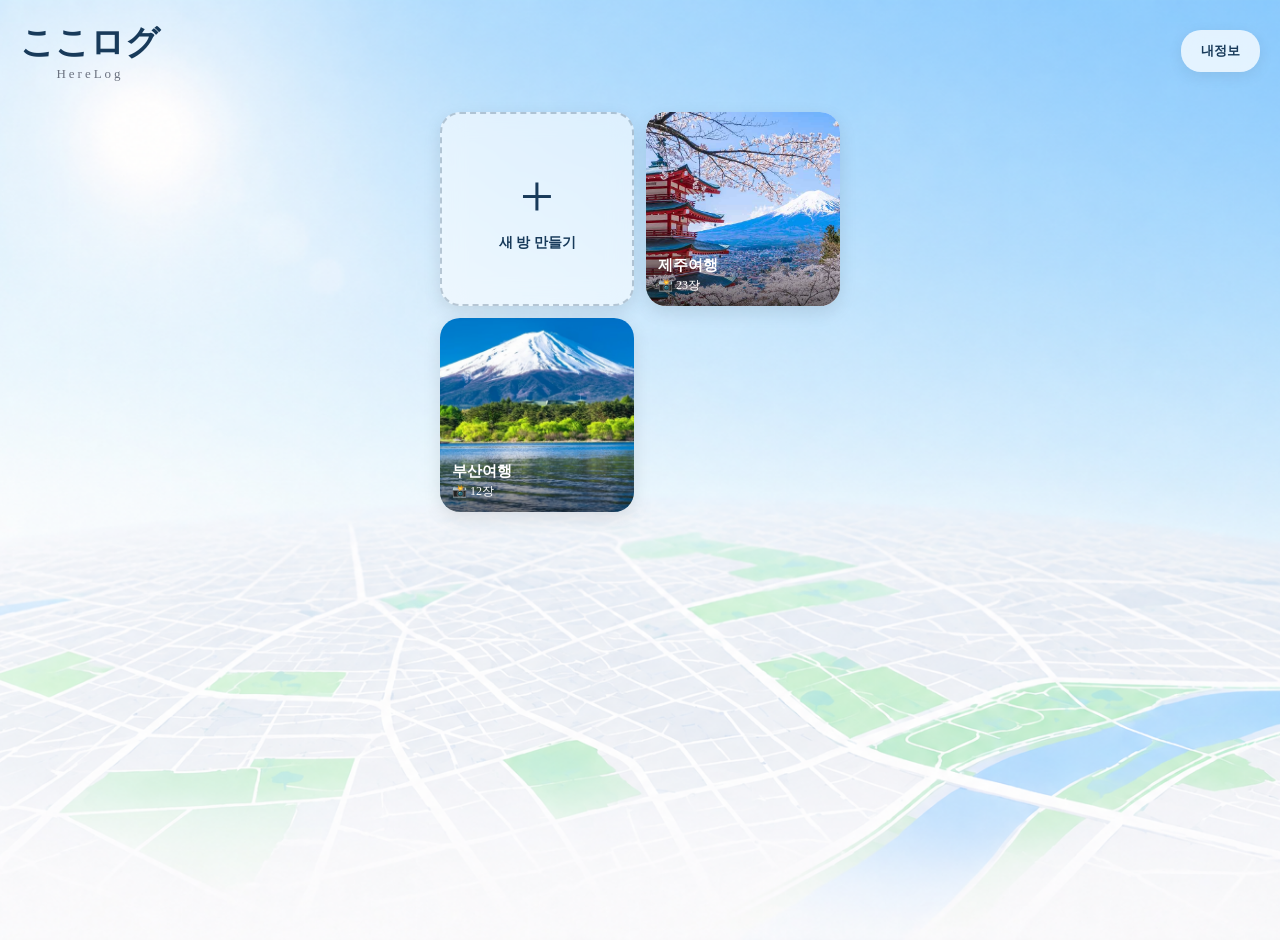
==== main.html @ 2189ed82 "HereLogMain" ====
<!DOCTYPE html>
<html lang="ko">
<head>
    <meta charset="UTF-8">
    <meta name="viewport" content="width=device-width, initial-scale=1.0">
    <title>Document</title>

    <link rel="stylesheet" href="./css/main.css">
    <script src="./js/main.js" defer></script>
</head>
<body>

    <div class="container">
        <div id="header">
            <div class="logo">
            <h1>
            ここログ
            <span>HereLog</span>
            </h1>
            </div>
            <button class="headerBtn" id="info">내정보</button>
        </div>
        <div class="gallery">

            <!-- 새 방 만들기 -->
            <div class="album create-room">
                <span>+</span>
                <p>새 방 만들기</p>
            </div>

            <div class="create-box">
            <input type="text" id="room-name" placeholder="방 이름">
            <input type="text" id="room-code" placeholder="초대 코드 (선택)">
            <button id="createBtn">방 생성</button>
            <button id="cancelBtn">취소</button>
            </div>

            <!-- 방들이 들어갈 영역 (임시로 넣어둠)-->
            <div id="roomList">
                <div class="album">
        <img src="./src/image/japan.jpeg">

        <div class="album-info">
            <h3>제주여행</h3>
            <p>📸 23장</p>
        </div>
        </div>

        <div class="album">
        <img src="./src/image/mountain.png">

        <div class="album-info">
            <h3>부산여행</h3>
            <p>📸 12장</p>
            </div>

        </div>

    </div>
    
</body>
</html>
---- css/main.css ----
@import url('./common.css');

/* =========================
   LAYOUT
========================= */

.container{
    min-height: 100vh;

    background-image: url('../src/image/background.png');
    background-size: cover;
    background-position: center;

    padding: 20px;
}

/* =========================
   HEADER
========================= */

#header{
    display: flex;
    justify-content: space-between;
    align-items: center;

    margin-bottom: 30px;
}

.headerBtn{
    border: none;
    border-radius: 20px;

    padding: 12px 20px;

    background: rgba(255,255,255,0.75);
    backdrop-filter: blur(10px);

    color: #183A5A;
    font-weight: 600;

    cursor: pointer;

    box-shadow: 0 4px 15px rgba(0,0,0,0.08);
}

/* =========================
   GALLERY
========================= */

.gallery{
    width: 100%;
    max-width: 400px;

    display: grid;
    grid-template-columns: repeat(2, 1fr);
    gap: 12px;

    margin: 0 auto;
}


/* =========================
   ALBUM CARD
========================= */

.album{
    aspect-ratio: 1 / 1;   /* 정사각형 */
    border-radius: 20px;
    overflow: hidden;

    background: rgba(255,255,255,0.78);
    backdrop-filter: blur(12px);

    box-shadow: 0 6px 18px rgba(0,0,0,0.1);

    position: relative;
    cursor: pointer;

    transition: .3s;
}

.album:hover{
    transform: translateY(-3px);
}

.album img{
    width: 100%;
    height: 100%;
    object-fit: cover;
}

.album-info{
    position: absolute;
    left: 0;
    right: 0;
    bottom: 0;

    padding: 12px;

    color: white;

    background: linear-gradient(
        transparent,
        rgba(0,0,0,0.55)
    );
}

.album-info h3{
    font-size: 15px;
    margin-bottom: 2px;
}

.album-info p{
    font-size: 12px;
}

/* =========================
   CREATE ROOM
========================= */

.create-room{
    aspect-ratio: 1 / 1;

    display: flex;
    flex-direction: column;
    justify-content: center;
    align-items: center;

    border: 2px dashed rgba(24,58,90,.25);

    background: rgba(255,255,255,.55);

    color: #183A5A;
}

.create-room span{
    font-size: 60px;
    line-height: 1;
}

.create-room p{
    margin-top: 8px;
    font-size: 14px;
    font-weight: 600;
}

/* =========================
   ROOM LIST
========================= */

#roomList{
    display: contents;
}

.logo h1{
    display:flex;
    flex-direction:column;

    color:#183A5A;
    font-size:34px;
}

.logo h1 span{
    font-size:13px;
    font-weight:400;

    color:#6B7280;
    text-align: center;
    letter-spacing:3px;
}

.create-box{
    display:none;

    width: 320px;
    margin: 20px auto 30px;

    padding: 20px;

    background: rgba(255,255,255,0.75);
    backdrop-filter: blur(12px);

    border-radius: 24px;

    box-shadow:
        0 8px 25px rgba(0,0,0,0.08);
}

.create-box.show{
    display:flex;
    flex-direction:column;
    gap:12px;
}
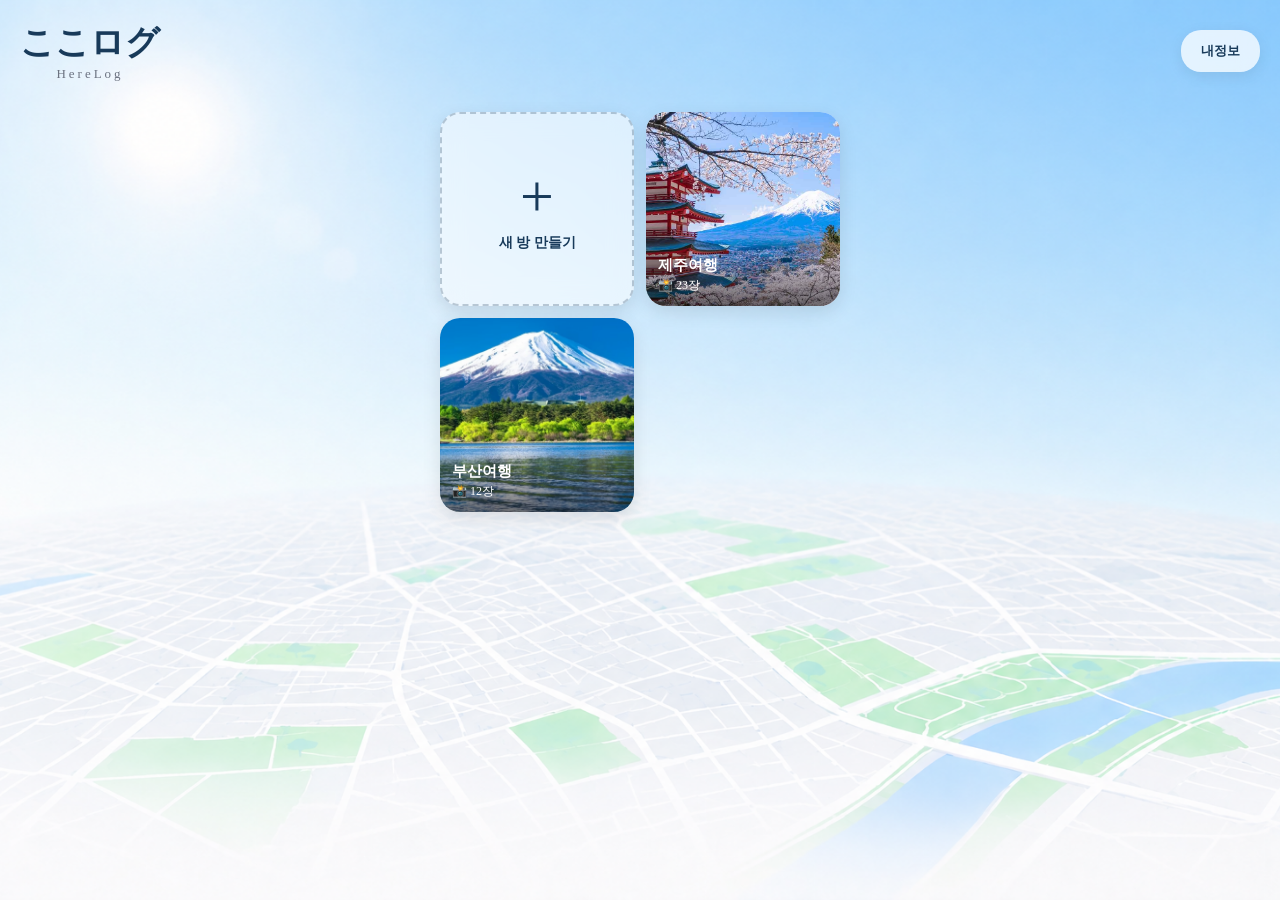
==== commit 4237a5c8: "3일차 ui거의 끝" ====
--- a/main.html
+++ b/main.html
@@ -3,7 +3,7 @@
 <head>
     <meta charset="UTF-8">
     <meta name="viewport" content="width=device-width, initial-scale=1.0">
-    <title>Document</title>
+    <title>HereLog</title>
 
     <link rel="stylesheet" href="./css/main.css">
     <script src="./js/main.js" defer></script>
@@ -28,23 +28,16 @@
                 <p>새 방 만들기</p>
             </div>
 
-            <div class="create-box">
-            <input type="text" id="room-name" placeholder="방 이름">
-            <input type="text" id="room-code" placeholder="초대 코드 (선택)">
-            <button id="createBtn">방 생성</button>
-            <button id="cancelBtn">취소</button>
-            </div>
-
             <!-- 방들이 들어갈 영역 (임시로 넣어둠)-->
             <div id="roomList">
                 <div class="album">
-        <img src="./src/image/japan.jpeg">
+                    <img src="./src/image/japan.jpeg">
 
-        <div class="album-info">
-            <h3>제주여행</h3>
-            <p>📸 23장</p>
-        </div>
-        </div>
+                    <div class="album-info">
+                        <h3>제주여행</h3>
+                        <p>📸 23장</p>
+                    </div>
+                </div>
 
         <div class="album">
         <img src="./src/image/mountain.png">
@@ -57,6 +50,21 @@
         </div>
 
     </div>
-    
+    <div class="create-box">
+        <!-- <form action="./board/main.php" method="post"> -->
+            <input type="text" id="room-name" placeholder="방 이름">
+            <input type="file"
+            id="room-img"
+            accept="image/*"
+            onchange="changeImg()">
+
+            <label for="room-img" class="upload-btn">
+            📷 대표 이미지 선택
+            </label>
+            <img src="" alt="" id="preimg" style="max-width: 400px; max-height: 400px;">
+            <button id="createBtn">방 생성</button>
+            <button id="cancelBtn">취소</button>
+        <!-- </form> -->
+    </div>
 </body>
 </html>
--- a/css/main.css
+++ b/css/main.css
@@ -6,6 +6,7 @@
 
 .container{
     min-height: 100vh;
+    position: relative;
 
     background-image: url('../src/image/background.png');
     background-size: cover;
@@ -170,24 +171,158 @@
 }
 
 .create-box{
+    display: none;
+    
+
+    width: 320px;
+    margin: 25px auto;
+
+    padding: 24px;
+
+    background: rgba(255,255,255,0.65);
+    backdrop-filter: blur(15px);
+
+    border: 1px solid rgba(255,255,255,0.4);
+    border-radius: 24px;
+
+    box-shadow:
+        0 10px 30px rgba(24,58,90,0.12);
+
+    animation: fadeUp .3s ease;
+}
+
+.create-box.show{
+    display: flex;
+    position: absolute;
+    flex-direction: column;
+    gap: 14px;
+}
+
+.create-box h3{
+    margin: 0 0 8px 0;
+
+    text-align: center;
+    color: #183A5A;
+
+    font-size: 22px;
+    font-weight: 700;
+}
+
+.create-box input{
+    width: 100%;
+    box-sizing: border-box;
+
+    padding: 14px 18px;
+
+    border: none;
+    border-radius: 14px;
+
+    background: rgba(255,255,255,0.85);
+
+    color: #183A5A;
+    font-size: 15px;
+
+    outline: none;
+
+    box-shadow:
+        inset 0 1px 3px rgba(0,0,0,0.05);
+}
+
+.create-box input::placeholder{
+    color: #8aa0b3;
+}
+
+.create-box input:focus{
+    box-shadow:
+        0 0 0 3px rgba(79,172,254,.25);
+}
+
+#createBtn, #cancelBtn{
+    width: 100%;
+
+    padding: 14px;
+
+    border: none;
+    border-radius: 14px;
+
+    background: linear-gradient(
+        135deg,
+        #4FACFE,
+        #00F2FE
+    );
+
+    color: white;
+    font-size: 15px;
+    font-weight: 600;
+
+    cursor: pointer;
+
+    box-shadow:
+        0 8px 20px rgba(0,168,232,.25);
+
+    transition: .25s;
+}
+
+#createBtn:hover, #cancelBtn:hover{
+    transform: translateY(-3px);
+    box-shadow:
+        0 12px 25px rgba(0,168,232,.35);
+}
+
+.create-box input[type="file"]{
+    padding: 12px;
+    background: rgba(255,255,255,0.7);
+    border-radius: 14px;
+    cursor: pointer;
+}
+
+#room-img{
     display:none;
-
-    width: 320px;
-    margin: 20px auto 30px;
-
-    padding: 20px;
-
-    background: rgba(255,255,255,0.75);
-    backdrop-filter: blur(12px);
-
-    border-radius: 24px;
-
-    box-shadow:
-        0 8px 25px rgba(0,0,0,0.08);
-}
-
-.create-box.show{
-    display:flex;
-    flex-direction:column;
-    gap:12px;
+}
+
+.upload-btn{
+    width:100%;
+    box-sizing:border-box;
+    font-size: 12px;
+
+    padding:14px;
+
+    text-align:center;
+
+    border-radius:14px;
+
+    background:rgba(255,255,255,0.75);
+    backdrop-filter:blur(10px);
+
+    color:#183A5A;
+    font-weight:600;
+
+    cursor:pointer;
+
+    transition:.25s;
+
+    border:1px solid rgba(24,58,90,.1);
+}
+
+.upload-btn:hover{
+    background:rgba(255,255,255,0.9);
+}
+
+#preimg{
+    display: none;
+    width:100%;
+    max-width:280px;
+
+    height:180px;
+
+    object-fit:cover;
+
+    border-radius:18px;
+
+    background:rgba(255,255,255,.5);
+
+    border:1px solid rgba(255,255,255,.3);
+
+    box-shadow:
+        0 8px 20px rgba(0,0,0,.08);
 }
